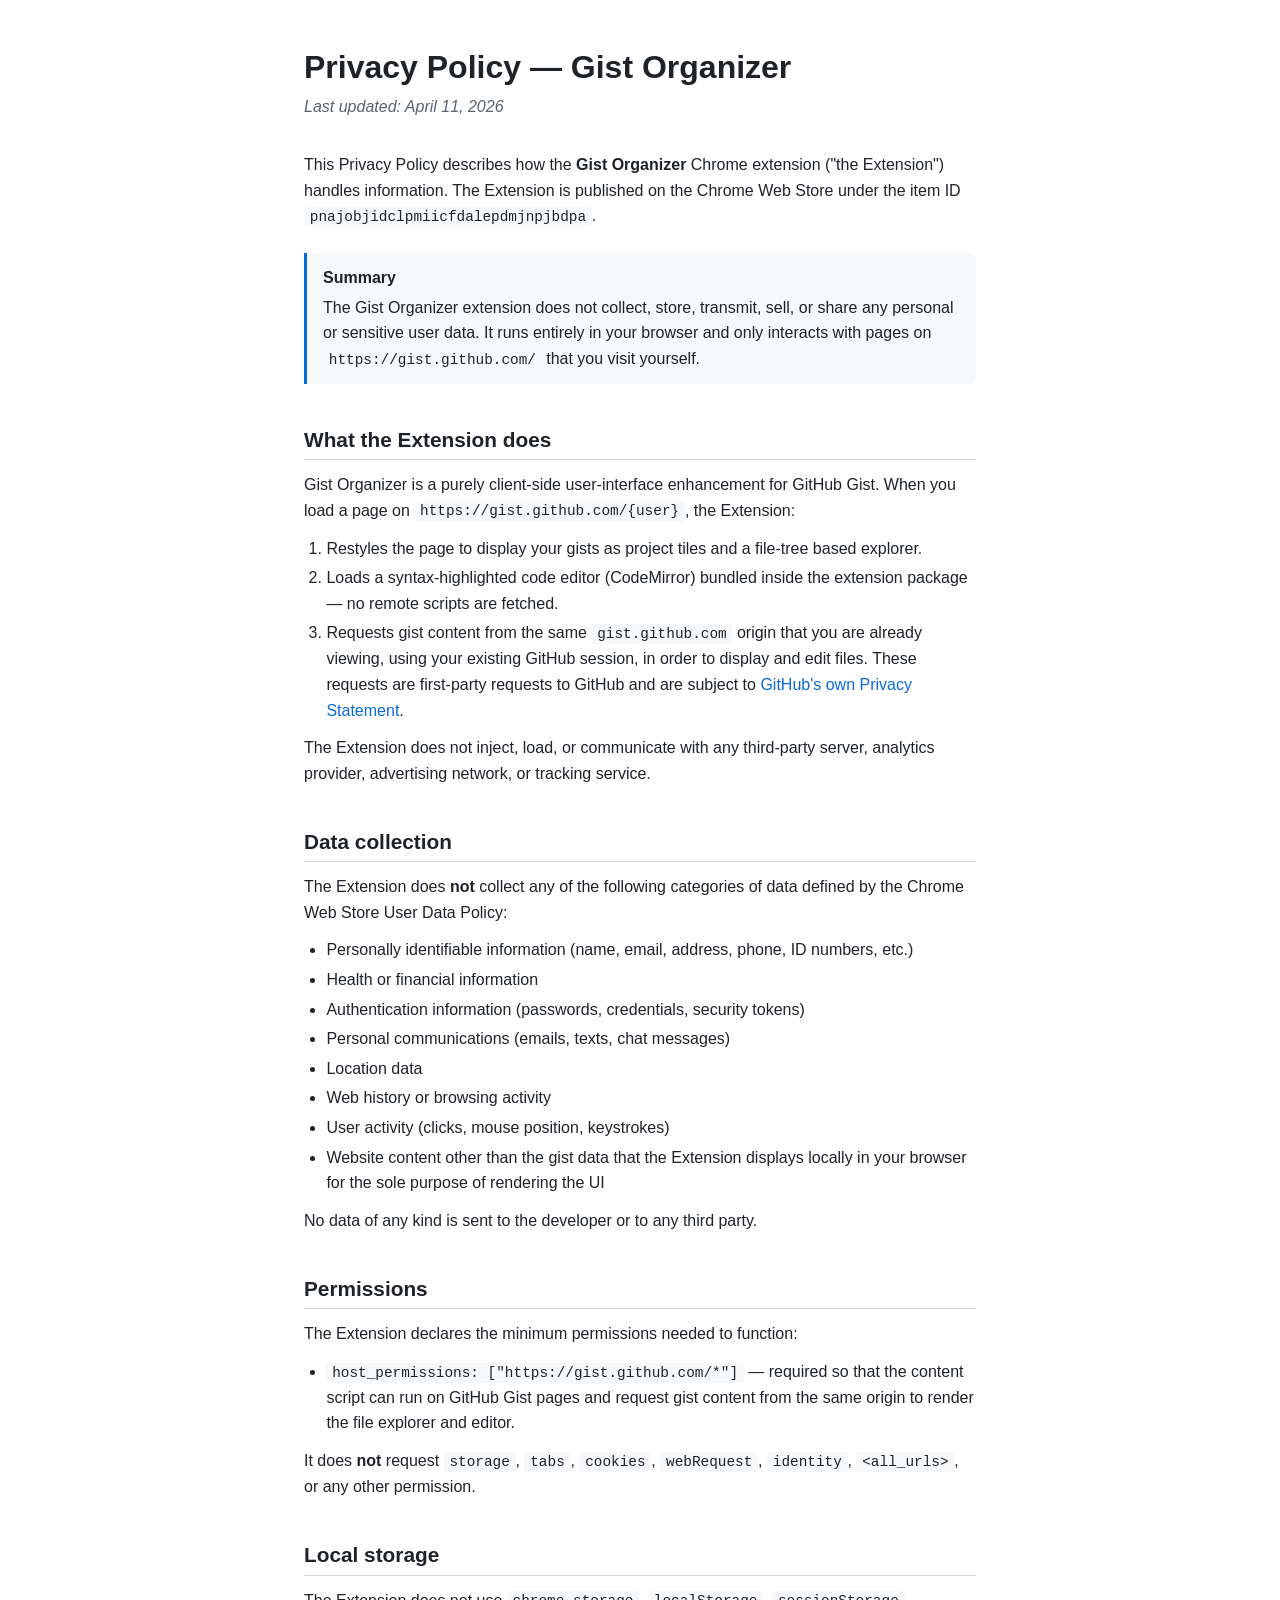
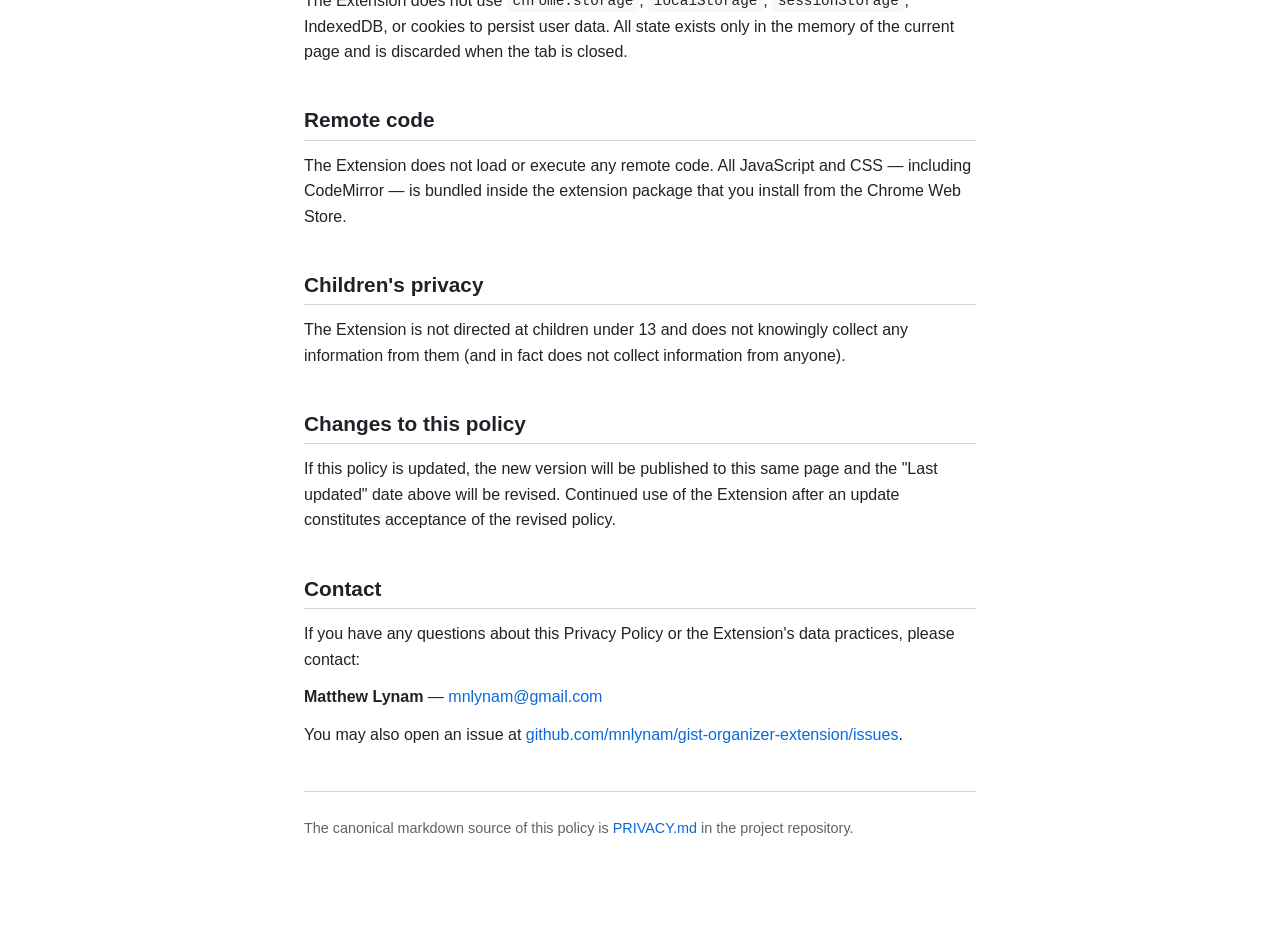
==== docs/privacy/index.html @ 0a56cef5 "Host privacy policy on GitHub Pages as a standalone HTML page Create docs/ folder for GitHub Pages s" ====
<!DOCTYPE html>
<html lang="en">
<head>
  <meta charset="UTF-8">
  <meta name="viewport" content="width=device-width, initial-scale=1">
  <meta name="description" content="Privacy Policy for the Gist Organizer Chrome extension.">
  <title>Privacy Policy &mdash; Gist Organizer</title>
  <style>
    :root { color-scheme: light dark; }
    * { box-sizing: border-box; }
    html, body { margin: 0; padding: 0; }
    body {
      font-family: -apple-system, BlinkMacSystemFont, "Segoe UI", Roboto, Oxygen,
                   Ubuntu, Cantarell, sans-serif;
      font-size: 16px;
      line-height: 1.6;
      color: #1f2328;
      background: #ffffff;
    }
    main {
      max-width: 720px;
      margin: 0 auto;
      padding: 48px 24px 96px;
    }
    h1 {
      font-size: 2rem;
      margin: 0 0 0.25em;
      line-height: 1.2;
    }
    h2 {
      font-size: 1.3rem;
      margin-top: 2em;
      margin-bottom: 0.5em;
      line-height: 1.3;
      border-bottom: 1px solid #d0d7de;
      padding-bottom: 0.3em;
    }
    p, ul, ol { margin: 0.75em 0; }
    ul, ol { padding-left: 1.4em; }
    li { margin: 0.25em 0; }
    a { color: #0969da; text-decoration: none; }
    a:hover { text-decoration: underline; }
    code {
      font-family: ui-monospace, SFMono-Regular, "SF Mono", Menlo, Consolas, monospace;
      font-size: 0.9em;
      background: #f6f8fa;
      padding: 0.15em 0.4em;
      border-radius: 4px;
    }
    .updated {
      color: #59636e;
      font-style: italic;
      margin-top: 0;
      margin-bottom: 2em;
    }
    .summary {
      background: #f6f8fa;
      border-left: 3px solid #0969da;
      padding: 12px 16px;
      margin: 1.5em 0;
      border-radius: 0 6px 6px 0;
    }
    .summary strong {
      display: block;
      margin-bottom: 0.25em;
    }
    footer {
      margin-top: 3em;
      padding-top: 1em;
      border-top: 1px solid #d0d7de;
      color: #59636e;
      font-size: 0.9em;
    }
    @media (prefers-color-scheme: dark) {
      body { color: #e6edf3; background: #0d1117; }
      h2 { border-bottom-color: #30363d; }
      code { background: #161b22; }
      .summary { background: #161b22; border-left-color: #2f81f7; }
      a { color: #2f81f7; }
      .updated, footer { color: #8b949e; }
      footer { border-top-color: #30363d; }
    }
  </style>
</head>
<body>
  <main>
    <h1>Privacy Policy &mdash; Gist Organizer</h1>
    <p class="updated">Last updated: April 11, 2026</p>

    <p>
      This Privacy Policy describes how the <strong>Gist Organizer</strong>
      Chrome extension ("the Extension") handles information. The Extension is
      published on the Chrome Web Store under the item ID
      <code>pnajobjidclpmiicfdalepdmjnpjbdpa</code>.
    </p>

    <div class="summary">
      <strong>Summary</strong>
      The Gist Organizer extension does not collect, store, transmit, sell, or
      share any personal or sensitive user data. It runs entirely in your
      browser and only interacts with pages on
      <code>https://gist.github.com/</code> that you visit yourself.
    </div>

    <h2>What the Extension does</h2>
    <p>
      Gist Organizer is a purely client-side user-interface enhancement for
      GitHub Gist. When you load a page on
      <code>https://gist.github.com/{user}</code>, the Extension:
    </p>
    <ol>
      <li>
        Restyles the page to display your gists as project tiles and a
        file-tree based explorer.
      </li>
      <li>
        Loads a syntax-highlighted code editor (CodeMirror) bundled inside the
        extension package &mdash; no remote scripts are fetched.
      </li>
      <li>
        Requests gist content from the same <code>gist.github.com</code> origin
        that you are already viewing, using your existing GitHub session, in
        order to display and edit files. These requests are first-party
        requests to GitHub and are subject to
        <a href="https://docs.github.com/en/site-policy/privacy-policies/github-general-privacy-statement">GitHub's
        own Privacy Statement</a>.
      </li>
    </ol>
    <p>
      The Extension does not inject, load, or communicate with any third-party
      server, analytics provider, advertising network, or tracking service.
    </p>

    <h2>Data collection</h2>
    <p>
      The Extension does <strong>not</strong> collect any of the following
      categories of data defined by the Chrome Web Store User Data Policy:
    </p>
    <ul>
      <li>
        Personally identifiable information (name, email, address, phone, ID
        numbers, etc.)
      </li>
      <li>Health or financial information</li>
      <li>
        Authentication information (passwords, credentials, security tokens)
      </li>
      <li>Personal communications (emails, texts, chat messages)</li>
      <li>Location data</li>
      <li>Web history or browsing activity</li>
      <li>User activity (clicks, mouse position, keystrokes)</li>
      <li>
        Website content other than the gist data that the Extension displays
        locally in your browser for the sole purpose of rendering the UI
      </li>
    </ul>
    <p>No data of any kind is sent to the developer or to any third party.</p>

    <h2>Permissions</h2>
    <p>
      The Extension declares the minimum permissions needed to function:
    </p>
    <ul>
      <li>
        <code>host_permissions: ["https://gist.github.com/*"]</code> &mdash;
        required so that the content script can run on GitHub Gist pages and
        request gist content from the same origin to render the file explorer
        and editor.
      </li>
    </ul>
    <p>
      It does <strong>not</strong> request <code>storage</code>,
      <code>tabs</code>, <code>cookies</code>, <code>webRequest</code>,
      <code>identity</code>, <code>&lt;all_urls&gt;</code>, or any other
      permission.
    </p>

    <h2>Local storage</h2>
    <p>
      The Extension does not use <code>chrome.storage</code>,
      <code>localStorage</code>, <code>sessionStorage</code>, IndexedDB, or
      cookies to persist user data. All state exists only in the memory of the
      current page and is discarded when the tab is closed.
    </p>

    <h2>Remote code</h2>
    <p>
      The Extension does not load or execute any remote code. All JavaScript
      and CSS &mdash; including CodeMirror &mdash; is bundled inside the
      extension package that you install from the Chrome Web Store.
    </p>

    <h2>Children's privacy</h2>
    <p>
      The Extension is not directed at children under 13 and does not
      knowingly collect any information from them (and in fact does not
      collect information from anyone).
    </p>

    <h2>Changes to this policy</h2>
    <p>
      If this policy is updated, the new version will be published to this
      same page and the "Last updated" date above will be revised. Continued
      use of the Extension after an update constitutes acceptance of the
      revised policy.
    </p>

    <h2>Contact</h2>
    <p>
      If you have any questions about this Privacy Policy or the Extension's
      data practices, please contact:
    </p>
    <p>
      <strong>Matthew Lynam</strong> &mdash;
      <a href="mailto:mnlynam@gmail.com">mnlynam@gmail.com</a>
    </p>
    <p>
      You may also open an issue at
      <a href="https://github.com/mnlynam/gist-organizer-extension/issues">github.com/mnlynam/gist-organizer-extension/issues</a>.
    </p>

    <footer>
      <p>
        The canonical markdown source of this policy is
        <a href="https://github.com/mnlynam/gist-organizer-extension/blob/master/PRIVACY.md">PRIVACY.md</a>
        in the project repository.
      </p>
    </footer>
  </main>
</body>
</html>
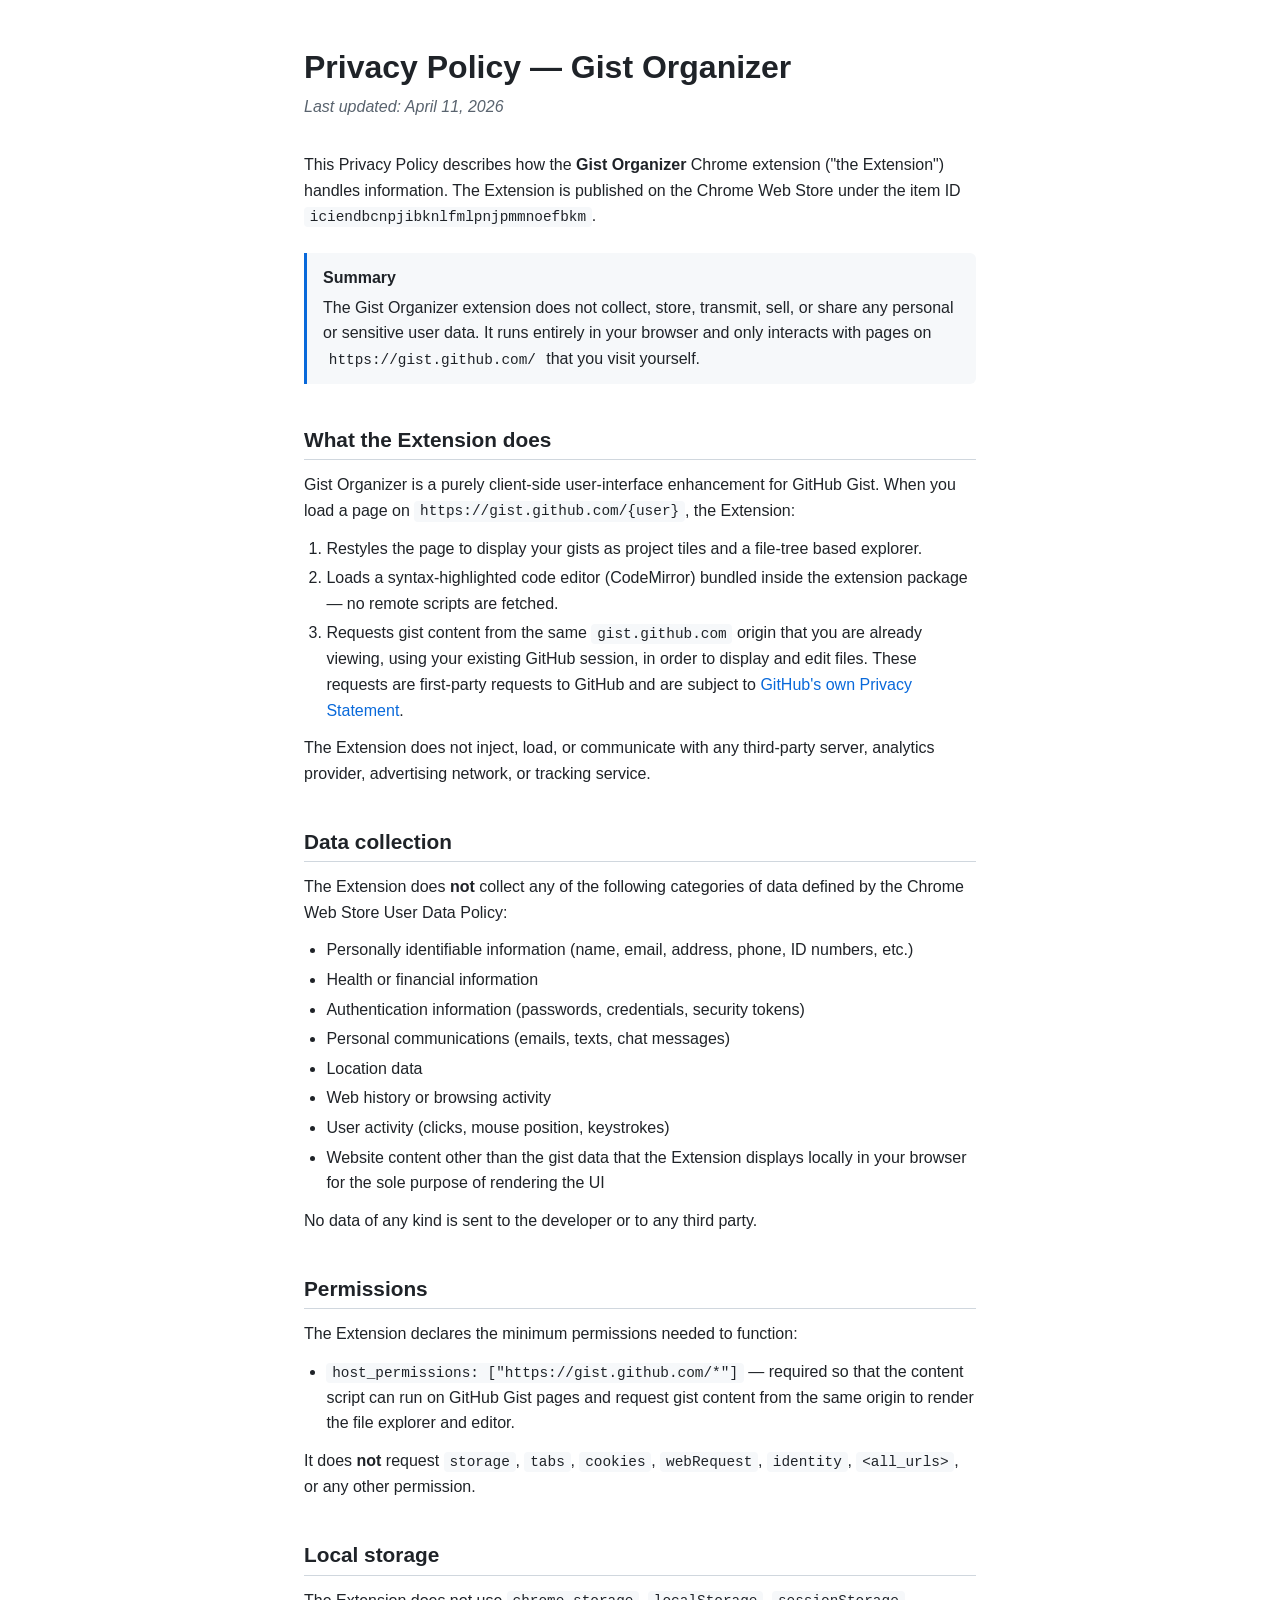
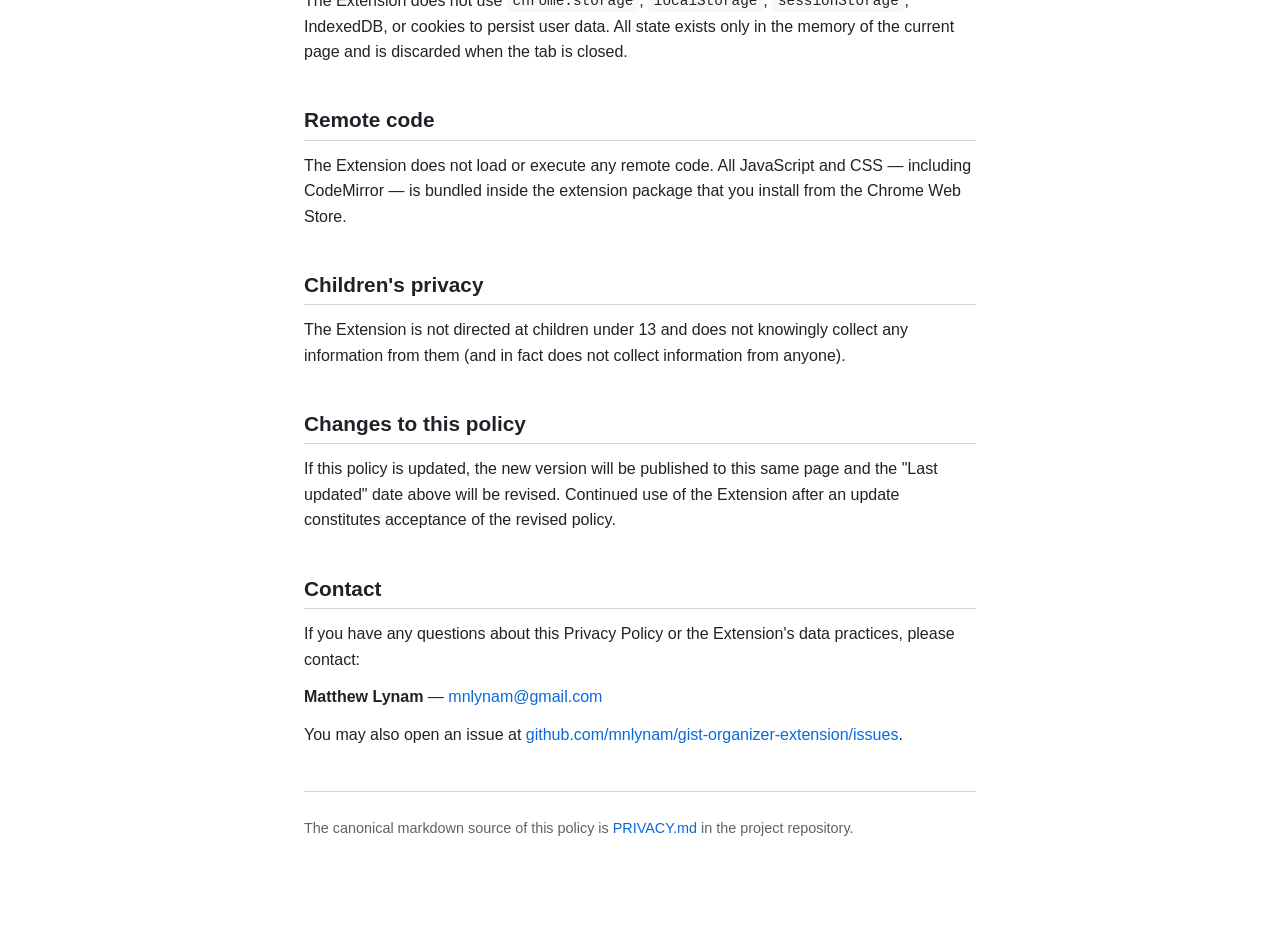
==== commit b4ad774e: "Correct the Chrome Web Store item ID in the privacy policy The privacy policy named item ID pnajobji" ====
--- a/docs/privacy/index.html
+++ b/docs/privacy/index.html
@@ -91,7 +91,7 @@
       This Privacy Policy describes how the <strong>Gist Organizer</strong>
       Chrome extension ("the Extension") handles information. The Extension is
       published on the Chrome Web Store under the item ID
-      <code>pnajobjidclpmiicfdalepdmjnpjbdpa</code>.
+      <code>iciendbcnpjibknlfmlpnjpmmnoefbkm</code>.
     </p>
 
     <div class="summary">
